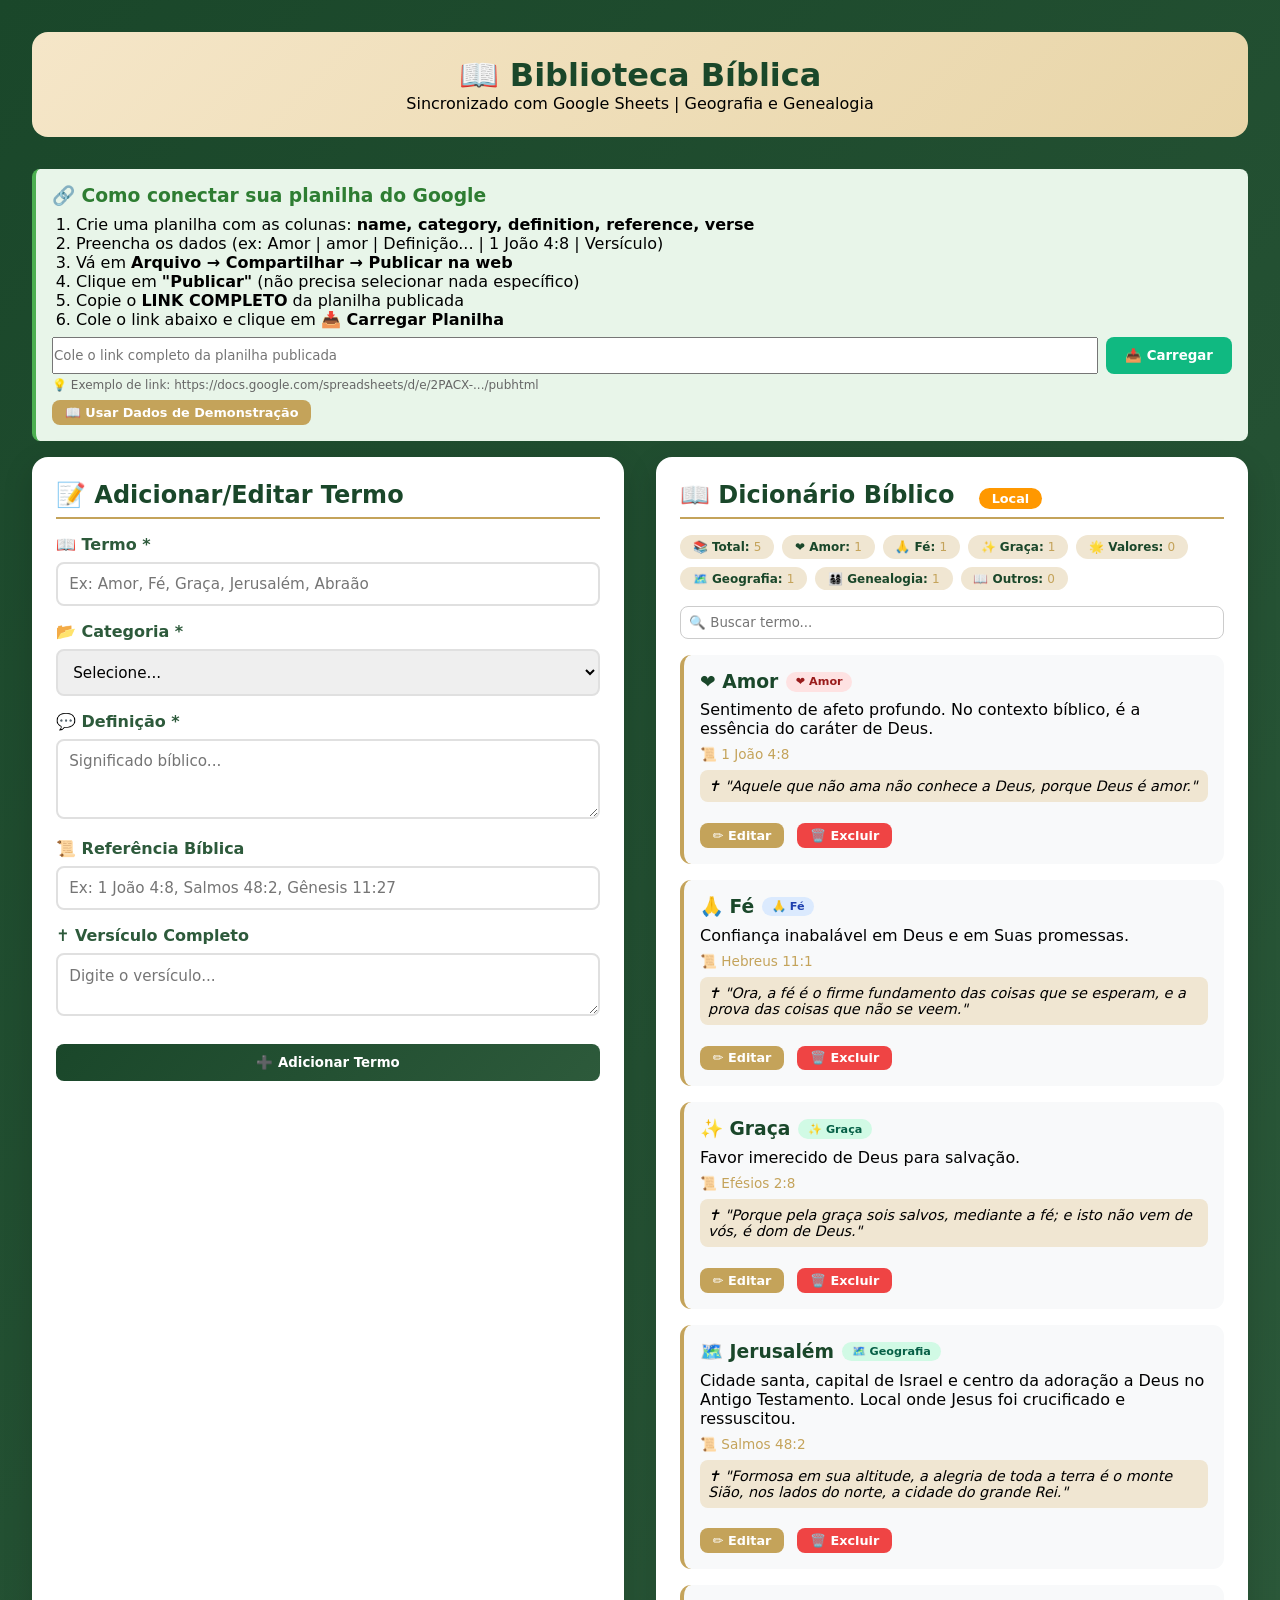
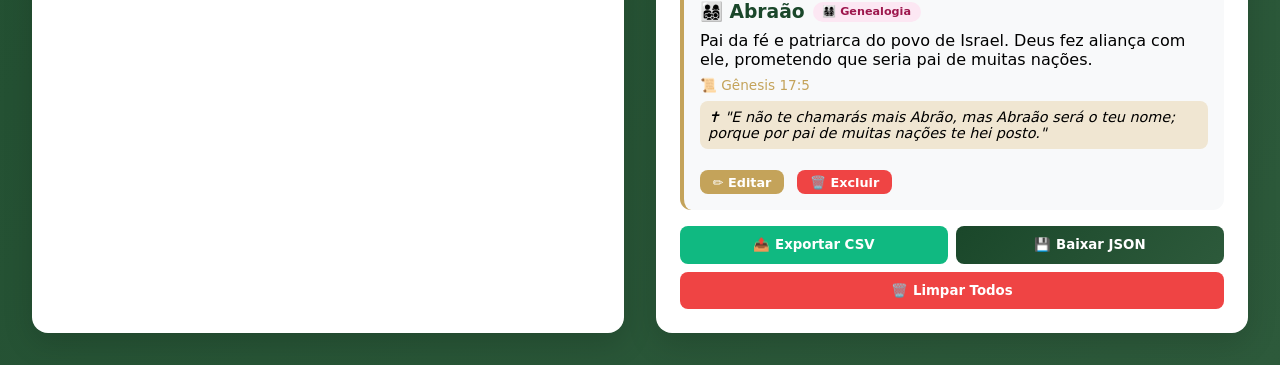
==== admin-dic.html @ 5158a536 "criado o admin-dic" ====
<!DOCTYPE html>
<html lang="pt-BR">
<head>
    <meta charset="UTF-8">
    <meta name="viewport" content="width=device-width, initial-scale=1.0">
    <title>Biblioteca Bíblica - Google Sheets Integration</title>
    <style>
        * {
            margin: 0;
            padding: 0;
            box-sizing: border-box;
            font-family: system-ui, 'Segoe UI', 'Georgia', serif;
        }

        body {
            background: linear-gradient(135deg, #1a472a 0%, #2d5a3b 100%);
            min-height: 100vh;
            padding: 2rem;
        }

        .container {
            max-width: 1400px;
            margin: 0 auto;
        }

        .admin-header {
            background: linear-gradient(135deg, #f5e6c8 0%, #e8d5a8 100%);
            border-radius: 1rem;
            padding: 1.5rem;
            margin-bottom: 2rem;
            text-align: center;
        }

        .admin-header h1 {
            color: #1a472a;
            font-size: 2rem;
        }

        .sheet-info {
            background: #e8f5e9;
            border-radius: 0.5rem;
            padding: 1rem;
            margin-bottom: 1rem;
            border-left: 4px solid #4caf50;
        }

        .sheet-info h3 {
            color: #2e7d32;
            margin-bottom: 0.5rem;
        }

        .sheet-info code {
            background: #fff;
            padding: 0.2rem 0.5rem;
            border-radius: 0.3rem;
            font-size: 0.8rem;
            word-break: break-all;
        }

        .status-badge {
            display: inline-block;
            padding: 0.2rem 0.8rem;
            border-radius: 1rem;
            font-size: 0.8rem;
            font-weight: 600;
            margin-left: 1rem;
        }

        .status-success {
            background: #4caf50;
            color: white;
        }

        .status-warning {
            background: #ff9800;
            color: white;
        }

        .status-error {
            background: #f44336;
            color: white;
        }

        .two-columns {
            display: grid;
            grid-template-columns: 1fr 1fr;
            gap: 2rem;
        }

        @media (max-width: 768px) {
            .two-columns {
                grid-template-columns: 1fr;
            }
            body {
                padding: 1rem;
            }
        }

        .form-card, .terms-list {
            background: white;
            border-radius: 1rem;
            padding: 1.5rem;
            box-shadow: 0 10px 30px rgba(0,0,0,0.15);
        }

        .form-card h2, .terms-list h2 {
            color: #1a472a;
            margin-bottom: 1rem;
            border-bottom: 2px solid #c4a35a;
            padding-bottom: 0.5rem;
        }

        .form-group {
            margin-bottom: 1rem;
        }

        .form-group label {
            display: block;
            font-weight: 600;
            margin-bottom: 0.5rem;
            color: #2d5a3b;
        }

        .form-group input, .form-group select, .form-group textarea {
            width: 100%;
            padding: 0.7rem;
            border: 2px solid #e0e0e0;
            border-radius: 0.5rem;
            font-size: 0.95rem;
        }

        .form-group input:focus, .form-group select:focus, .form-group textarea:focus {
            outline: none;
            border-color: #c4a35a;
        }

        .btn {
            padding: 0.7rem 1.2rem;
            border: none;
            border-radius: 0.5rem;
            font-weight: 600;
            cursor: pointer;
            transition: all 0.3s;
            margin-top: 0.5rem;
        }

        .btn-primary {
            background: linear-gradient(135deg, #1a472a 0%, #2d5a3b 100%);
            color: white;
            width: 100%;
        }

        .btn-secondary {
            background: #c4a35a;
            color: white;
        }

        .btn-danger {
            background: #ef4444;
            color: white;
        }

        .btn-success {
            background: #10b981;
            color: white;
        }

        .btn-info {
            background: #3b82f6;
            color: white;
        }

        .btn:hover {
            transform: translateY(-2px);
            box-shadow: 0 5px 15px rgba(0,0,0,0.2);
        }

        .term-item {
            background: #f8f9fa;
            border-radius: 0.7rem;
            padding: 1rem;
            margin-bottom: 1rem;
            border-left: 4px solid #c4a35a;
            transition: all 0.3s;
        }

        .term-item:hover {
            transform: translateX(5px);
            box-shadow: 0 3px 10px rgba(0,0,0,0.1);
        }

        .term-item h3 {
            color: #1a472a;
            margin-bottom: 0.5rem;
            display: flex;
            align-items: center;
            flex-wrap: wrap;
            gap: 0.5rem;
        }

        .term-category {
            display: inline-block;
            padding: 0.2rem 0.6rem;
            border-radius: 1rem;
            font-size: 0.7rem;
            font-weight: 600;
        }

        .category-amor { background: #fee2e2; color: #991b1b; }
        .category-fe { background: #dbeafe; color: #1e40af; }
        .category-graca { background: #d1fae5; color: #065f46; }
        .category-valores { background: #fef3c7; color: #92400e; }
        .category-geografia { background: #d1fae5; color: #065f46; }
        .category-genealogia { background: #fce7f3; color: #9d174d; }
        .category-outros { background: #e0e7ff; color: #3730a3; }

        .term-reference {
            color: #c4a35a;
            font-size: 0.85rem;
            margin-top: 0.5rem;
        }

        .term-verse {
            margin-top: 0.5rem;
            padding: 0.5rem;
            background: #f0e6d2;
            border-radius: 0.5rem;
            font-style: italic;
            font-size: 0.9rem;
        }

        .loading {
            text-align: center;
            padding: 2rem;
            color: #666;
        }

        .alert {
            padding: 0.8rem;
            border-radius: 0.5rem;
            margin-bottom: 1rem;
            font-size: 0.9rem;
        }

        .alert-success {
            background: #d1fae5;
            color: #065f46;
        }

        .alert-error {
            background: #fee2e2;
            color: #991b1b;
        }

        .alert-info {
            background: #dbeafe;
            color: #1e40af;
        }

        .button-group {
            display: flex;
            gap: 0.5rem;
            margin-top: 1rem;
        }

        .button-group .btn {
            flex: 1;
            margin-top: 0;
        }

        .inline-input {
            display: flex;
            gap: 0.5rem;
            margin-top: 0.5rem;
        }

        .inline-input input {
            flex: 1;
        }

        .helper-text {
            font-size: 0.75rem;
            color: #666;
            margin-top: 0.25rem;
        }

        .category-stats {
            display: flex;
            flex-wrap: wrap;
            gap: 0.5rem;
            margin-bottom: 1rem;
        }

        .stat-chip {
            background: #f0e6d2;
            padding: 0.3rem 0.8rem;
            border-radius: 1rem;
            font-size: 0.75rem;
            font-weight: 600;
            color: #1a472a;
        }

        .stat-chip span {
            font-weight: normal;
            color: #c4a35a;
        }
    </style>
</head>
<body>
    <div class="container">
        <div class="admin-header">
            <h1>📖 Biblioteca Bíblica</h1>
            <p>Sincronizado com Google Sheets | Geografia e Genealogia</p>
        </div>

        <div class="sheet-info">
            <h3>🔗 Como conectar sua planilha do Google</h3>
            <ol style="margin-left: 1.5rem; margin-bottom: 0.5rem;">
                <li>Crie uma planilha com as colunas: <strong>name, category, definition, reference, verse</strong></li>
                <li>Preencha os dados (ex: Amor | amor | Definição... | 1 João 4:8 | Versículo)</li>
                <li>Vá em <strong>Arquivo → Compartilhar → Publicar na web</strong></li>
                <li>Clique em <strong>"Publicar"</strong> (não precisa selecionar nada específico)</li>
                <li>Copie o <strong>LINK COMPLETO</strong> da planilha publicada</li>
                <li>Cole o link abaixo e clique em <strong>📥 Carregar Planilha</strong></li>
            </ol>
            <div class="inline-input">
                <input type="text" id="sheetUrl" placeholder="Cole o link completo da planilha publicada" style="flex: 1;">
                <button id="loadSheetBtn" class="btn btn-success" style="margin: 0;">📥 Carregar</button>
            </div>
            <div class="helper-text">
                💡 Exemplo de link: https://docs.google.com/spreadsheets/d/e/2PACX-.../pubhtml
            </div>
            <div style="margin-top: 0.5rem;">
                <button id="useDemoBtn" class="btn btn-secondary" style="margin: 0; padding: 0.3rem 0.8rem; font-size: 0.8rem;">📖 Usar Dados de Demonstração</button>
            </div>
        </div>

        <div class="two-columns">
            <div class="form-card">
                <h2>📝 Adicionar/Editar Termo</h2>
                <div id="alertMessage"></div>
                
                <form id="termForm">
                    <input type="hidden" id="editId" value="">
                    
                    <div class="form-group">
                        <label>📖 Termo *</label>
                        <input type="text" id="termName" required placeholder="Ex: Amor, Fé, Graça, Jerusalém, Abraão">
                    </div>

                    <div class="form-group">
                        <label>📂 Categoria *</label>
                        <select id="termCategory" required>
                            <option value="">Selecione...</option>
                            <option value="amor">❤️ Amor</option>
                            <option value="fe">🙏 Fé</option>
                            <option value="graca">✨ Graça</option>
                            <option value="valores">🌟 Valores Cristãos</option>
                            <option value="geografia">🗺️ Geografia Bíblica</option>
                            <option value="genealogia">👨‍👩‍👧‍👦 Genealogia</option>
                            <option value="outros">📖 Outros</option>
                        </select>
                    </div>

                    <div class="form-group">
                        <label>💬 Definição *</label>
                        <textarea id="termDefinition" rows="3" required placeholder="Significado bíblico..."></textarea>
                    </div>

                    <div class="form-group">
                        <label>📜 Referência Bíblica</label>
                        <input type="text" id="termReference" placeholder="Ex: 1 João 4:8, Salmos 48:2, Gênesis 11:27">
                    </div>

                    <div class="form-group">
                        <label>✝️ Versículo Completo</label>
                        <textarea id="termVerse" rows="2" placeholder="Digite o versículo..."></textarea>
                    </div>

                    <button type="submit" class="btn btn-primary" id="submitBtn">➕ Adicionar Termo</button>
                    <button type="button" class="btn btn-secondary" id="cancelEditBtn" style="display: none; margin-top: 0.5rem;">❌ Cancelar</button>
                </form>
            </div>

            <div class="terms-list">
                <h2>
                    📖 Dicionário Bíblico
                    <span id="syncStatus" class="status-badge status-warning">Local</span>
                </h2>
                
                <div class="category-stats" id="categoryStats"></div>
                
                <input type="text" id="searchInput" placeholder="🔍 Buscar termo..." style="width: 100%; padding: 0.5rem; margin-bottom: 1rem; border-radius: 0.5rem; border: 1px solid #ccc;">
                <div id="termsContainer">
                    <div class="loading">📚 Carregando termos...</div>
                </div>
                
                <div class="button-group">
                    <button id="exportCsvBtn" class="btn btn-success">📤 Exportar CSV</button>
                    <button id="downloadJsonBtn" class="btn btn-primary">💾 Baixar JSON</button>
                </div>
                <button id="clearAllBtn" class="btn btn-danger" style="width: 100%; margin-top: 0.5rem;">🗑️ Limpar Todos</button>
            </div>
        </div>
    </div>

    <script>
        let terms = [
            {
                id: 1,
                name: "Amor",
                category: "amor",
                definition: "Sentimento de afeto profundo. No contexto bíblico, é a essência do caráter de Deus.",
                reference: "1 João 4:8",
                verse: "Aquele que não ama não conhece a Deus, porque Deus é amor."
            },
            {
                id: 2,
                name: "Fé",
                category: "fe",
                definition: "Confiança inabalável em Deus e em Suas promessas.",
                reference: "Hebreus 11:1",
                verse: "Ora, a fé é o firme fundamento das coisas que se esperam, e a prova das coisas que não se veem."
            },
            {
                id: 3,
                name: "Graça",
                category: "graca",
                definition: "Favor imerecido de Deus para salvação.",
                reference: "Efésios 2:8",
                verse: "Porque pela graça sois salvos, mediante a fé; e isto não vem de vós, é dom de Deus."
            },
            {
                id: 4,
                name: "Jerusalém",
                category: "geografia",
                definition: "Cidade santa, capital de Israel e centro da adoração a Deus no Antigo Testamento. Local onde Jesus foi crucificado e ressuscitou.",
                reference: "Salmos 48:2",
                verse: "Formosa em sua altitude, a alegria de toda a terra é o monte Sião, nos lados do norte, a cidade do grande Rei."
            },
            {
                id: 5,
                name: "Abraão",
                category: "genealogia",
                definition: "Pai da fé e patriarca do povo de Israel. Deus fez aliança com ele, prometendo que seria pai de muitas nações.",
                reference: "Gênesis 17:5",
                verse: "E não te chamarás mais Abrão, mas Abraão será o teu nome; porque por pai de muitas nações te hei posto."
            }
        ];

        let nextId = 6;

        // Carregar dados do localStorage
        function loadLocalData() {
            const saved = localStorage.getItem('bible_terms');
            if (saved) {
                try {
                    const parsed = JSON.parse(saved);
                    if (parsed && parsed.length > 0) {
                        terms = parsed;
                        nextId = Math.max(...terms.map(t => t.id), 0) + 1;
                    }
                } catch(e) {}
            }
            renderTerms();
            updateStats();
            updateLocalStorage();
        }

        function updateLocalStorage() {
            localStorage.setItem('bible_terms', JSON.stringify(terms));
        }

        // Extrair ID do link do Google Sheets
        function extractSheetId(url) {
            const match = url.match(/\/d\/e\/([a-zA-Z0-9_-]+)/);
            if (match) return match[1];
            const match2 = url.match(/\/d\/([a-zA-Z0-9_-]+)/);
            if (match2) return match2[1];
            return null;
        }

        // Carregar do Google Sheets
        async function loadFromGoogleSheets(url) {
            if (!url) {
                showAlert('❌ Por favor, cole o link da planilha publicada!', 'error');
                return false;
            }

            const sheetId = extractSheetId(url);
            if (!sheetId) {
                showAlert('❌ Não foi possível extrair o ID da planilha. Verifique o link.', 'error');
                return false;
            }

            showAlert('🔄 Carregando dados da planilha...', 'info');
            
            const jsonUrl = `https://docs.google.com/spreadsheets/d/e/${sheetId}/pub?output=csv`;
            
            try {
                const response = await fetch(jsonUrl);
                const csvText = await response.text();
                
                if (!csvText || csvText.trim() === '') {
                    showAlert('⚠️ A planilha está vazia. Publicou corretamente?', 'error');
                    return false;
                }
                
                const lines = csvText.split('\n');
                if (lines.length < 2) {
                    showAlert('⚠️ Planilha sem dados. Adicione pelo menos o cabeçalho e uma linha de dados.', 'error');
                    return false;
                }
                
                const headers = parseCSVLine(lines[0]);
                const requiredCols = ['name', 'definition'];
                const missingCols = requiredCols.filter(col => !headers.includes(col));
                if (missingCols.length > 0) {
                    showAlert(`⚠️ Colunas faltando: ${missingCols.join(', ')}. Sua planilha deve ter: name, category, definition, reference, verse`, 'error');
                    return false;
                }
                
                const newTerms = [];
                let maxId = 0;
                
                for (let i = 1; i < lines.length; i++) {
                    if (!lines[i].trim()) continue;
                    
                    const values = parseCSVLine(lines[i]);
                    const term = {};
                    
                    headers.forEach((header, index) => {
                        let value = values[index] || '';
                        value = value.replace(/^["']|["']$/g, '');
                        term[header] = value;
                    });
                    
                    if (term.name && term.definition) {
                        let category = term.category || 'outros';
                        // Validar categoria
                        const validCategories = ['amor', 'fe', 'graca', 'valores', 'geografia', 'genealogia', 'outros'];
                        if (!validCategories.includes(category)) {
                            category = 'outros';
                        }
                        
                        const newTerm = {
                            id: i,
                            name: term.name.trim(),
                            category: category,
                            definition: term.definition.trim(),
                            reference: term.reference || '',
                            verse: term.verse || ''
                        };
                        newTerms.push(newTerm);
                        if (newTerm.id > maxId) maxId = newTerm.id;
                    }
                }
                
                if (newTerms.length > 0) {
                    terms = newTerms;
                    nextId = maxId + 1;
                    updateLocalStorage();
                    renderTerms();
                    updateStats();
                    showAlert(`✅ Carregados ${terms.length} termos do Google Sheets!`, 'success');
                    document.getElementById('syncStatus').textContent = 'Google Sheets ✓';
                    document.getElementById('syncStatus').className = 'status-badge status-success';
                    localStorage.setItem('bible_sheet_url', url);
                    return true;
                } else {
                    showAlert('⚠️ Nenhum termo encontrado. Verifique se as colunas estão corretas: name, definition', 'error');
                    return false;
                }
            } catch (error) {
                console.error('Erro:', error);
                showAlert('❌ Erro ao carregar. Verifique se a planilha está publicada como "Página da web".', 'error');
                return false;
            }
        }

        function parseCSVLine(line) {
            const result = [];
            let current = '';
            let inQuotes = false;
            
            for (let i = 0; i < line.length; i++) {
                const char = line[i];
                if (char === '"') {
                    inQuotes = !inQuotes;
                } else if (char === ',' && !inQuotes) {
                    result.push(current.trim());
                    current = '';
                } else {
                    current += char;
                }
            }
            result.push(current.trim());
            return result;
        }

        function exportToCSV() {
            const headers = ['name', 'category', 'definition', 'reference', 'verse'];
            const csvRows = [headers.join(',')];
            
            terms.forEach(term => {
                const row = headers.map(header => {
                    let value = term[header] || '';
                    if (value.includes(',') || value.includes('"') || value.includes('\n')) {
                        value = `"${value.replace(/"/g, '""')}"`;
                    }
                    return value;
                });
                csvRows.push(row.join(','));
            });
            
            const csvString = csvRows.join('\n');
            const blob = new Blob(["\uFEFF" + csvString], { type: 'text/csv;charset=utf-8;' });
            const link = document.createElement('a');
            const url = URL.createObjectURL(blob);
            link.href = url;
            link.setAttribute('download', `biblioteca_${new Date().toISOString().split('T')[0]}.csv`);
            document.body.appendChild(link);
            link.click();
            document.body.removeChild(link);
            URL.revokeObjectURL(url);
            
            showAlert('✅ CSV exportado! Agora importe no Google Sheets (Arquivo → Importar)', 'success');
        }

        function addTerm(term) {
            if (!term.name || !term.category || !term.definition) {
                showAlert('❌ Termo, Categoria e Definição são obrigatórios!', 'error');
                return false;
            }
            
            const newTerm = {
                id: nextId++,
                name: term.name.trim(),
                category: term.category,
                definition: term.definition.trim(),
                reference: term.reference || '',
                verse: term.verse || ''
            };
            
            terms.push(newTerm);
            updateLocalStorage();
            renderTerms();
            updateStats();
            showAlert('✅ Termo adicionado com sucesso!', 'success');
            document.getElementById('syncStatus').textContent = 'Local';
            document.getElementById('syncStatus').className = 'status-badge status-warning';
            return true;
        }

        function updateTerm(id, updatedTerm) {
            const index = terms.findIndex(t => t.id === parseInt(id));
            if (index !== -1) {
                terms[index] = { ...updatedTerm, id: parseInt(id) };
                updateLocalStorage();
                renderTerms();
                updateStats();
                showAlert('✏️ Termo atualizado!', 'success');
                document.getElementById('syncStatus').textContent = 'Local';
                document.getElementById('syncStatus').className = 'status-badge status-warning';
                return true;
            }
            return false;
        }

        function deleteTerm(id) {
            const term = terms.find(t => t.id === id);
            if (confirm(`Excluir "${term?.name}"?`)) {
                terms = terms.filter(t => t.id !== id);
                updateLocalStorage();
                renderTerms();
                updateStats();
                showAlert('🗑️ Termo removido!', 'success');
                document.getElementById('syncStatus').textContent = 'Local';
                document.getElementById('syncStatus').className = 'status-badge status-warning';
            }
        }

        function editTerm(id) {
            const term = terms.find(t => t.id === id);
            if (term) {
                document.getElementById('editId').value = term.id;
                document.getElementById('termName').value = term.name;
                document.getElementById('termCategory').value = term.category;
                document.getElementById('termDefinition').value = term.definition;
                document.getElementById('termReference').value = term.reference || '';
                document.getElementById('termVerse').value = term.verse || '';
                document.getElementById('submitBtn').innerHTML = '💾 Salvar Alterações';
                document.getElementById('cancelEditBtn').style.display = 'block';
                document.querySelector('.form-card').scrollIntoView({ behavior: 'smooth' });
            }
        }

        function cancelEdit() {
            document.getElementById('termForm').reset();
            document.getElementById('editId').value = '';
            document.getElementById('submitBtn').innerHTML = '➕ Adicionar Termo';
            document.getElementById('cancelEditBtn').style.display = 'none';
        }

        function clearAllTerms() {
            if (confirm('⚠️ REMOVER TODOS OS TERMOS? Esta ação não pode ser desfeita!')) {
                terms = [];
                nextId = 1;
                updateLocalStorage();
                renderTerms();
                updateStats();
                cancelEdit();
                showAlert('🗑️ Todos os termos foram removidos!', 'success');
            }
        }

        function downloadJSON() {
            const data = {
                biblioteca: {
                    titulo: "Dicionário Bíblico",
                    dataExportacao: new Date().toLocaleString('pt-BR'),
                    totalTermos: terms.length,
                    termos: terms
                }
            };
            const json = JSON.stringify(data, null, 2);
            const blob = new Blob([json], { type: 'application/json' });
            const url = URL.createObjectURL(blob);
            const a = document.createElement('a');
            a.href = url;
            a.download = `biblioteca_${new Date().toISOString().split('T')[0]}.json`;
            a.click();
            URL.revokeObjectURL(url);
            showAlert('✅ JSON baixado com sucesso!', 'success');
        }

        function getCategoryClass(cat) {
            const classes = {
                amor: "category-amor",
                fe: "category-fe",
                graca: "category-graca",
                valores: "category-valores",
                geografia: "category-geografia",
                genealogia: "category-genealogia"
            };
            return classes[cat] || "category-outros";
        }

        function getCategoryLabel(cat) {
            const labels = {
                amor: "❤️ Amor",
                fe: "🙏 Fé", 
                graca: "✨ Graça",
                valores: "🌟 Valores",
                geografia: "🗺️ Geografia",
                genealogia: "👨‍👩‍👧‍👦 Genealogia",
                outros: "📖 Outros"
            };
            return labels[cat] || cat;
        }

        function getCategoryIcon(cat) {
            const icons = {
                amor: "❤️",
                fe: "🙏",
                graca: "✨",
                valores: "🌟",
                geografia: "🗺️",
                genealogia: "👨‍👩‍👧‍👦",
                outros: "📖"
            };
            return icons[cat] || "📖";
        }

        function updateStats() {
            const stats = {
                amor: 0,
                fe: 0,
                graca: 0,
                valores: 0,
                geografia: 0,
                genealogia: 0,
                outros: 0
            };
            
            terms.forEach(term => {
                if (stats[term.category] !== undefined) {
                    stats[term.category]++;
                } else {
                    stats.outros++;
                }
            });
            
            const statsContainer = document.getElementById('categoryStats');
            statsContainer.innerHTML = `
                <div class="stat-chip">📚 Total: <span>${terms.length}</span></div>
                <div class="stat-chip">❤️ Amor: <span>${stats.amor}</span></div>
                <div class="stat-chip">🙏 Fé: <span>${stats.fe}</span></div>
                <div class="stat-chip">✨ Graça: <span>${stats.graca}</span></div>
                <div class="stat-chip">🌟 Valores: <span>${stats.valores}</span></div>
                <div class="stat-chip">🗺️ Geografia: <span>${stats.geografia}</span></div>
                <div class="stat-chip">👨‍👩‍👧‍👦 Genealogia: <span>${stats.genealogia}</span></div>
                <div class="stat-chip">📖 Outros: <span>${stats.outros}</span></div>
            `;
        }

        function renderTerms() {
            const container = document.getElementById('termsContainer');
            const searchTerm = document.getElementById('searchInput')?.value.toLowerCase() || '';
            
            let filtered = terms;
            if (searchTerm) {
                filtered = terms.filter(t => 
                    t.name.toLowerCase().includes(searchTerm) || 
                    t.definition.toLowerCase().includes(searchTerm) ||
                    (t.reference && t.reference.toLowerCase().includes(searchTerm))
                );
            }
            
            if (filtered.length === 0) {
                container.innerHTML = '<div class="loading">📖 Nenhum termo encontrado</div>';
                return;
            }
            
            container.innerHTML = filtered.map(term => `
                <div class="term-item">
                    <h3>
                        ${getCategoryIcon(term.category)} ${escapeHtml(term.name)}
                        <span class="term-category ${getCategoryClass(term.category)}">${getCategoryLabel(term.category)}</span>
                    </h3>
                    <p>${escapeHtml(term.definition)}</p>
                    ${term.reference ? `<div class="term-reference">📜 ${escapeHtml(term.reference)}</div>` : ''}
                    ${term.verse ? `<div class="term-verse">✝️ "${escapeHtml(term.verse)}"</div>` : ''}
                    <div style="margin-top: 0.8rem;">
                        <button onclick="editTerm(${term.id})" class="btn btn-secondary" style="padding: 0.3rem 0.8rem; font-size: 0.8rem; margin-right: 0.5rem;">✏️ Editar</button>
                        <button onclick="deleteTerm(${term.id})" class="btn btn-danger" style="padding: 0.3rem 0.8rem; font-size: 0.8rem;">🗑️ Excluir</button>
                    </div>
                </div>
            `).join('');
        }

        function escapeHtml(text) {
            if (!text) return '';
            const div = document.createElement('div');
            div.textContent = text;
            return div.innerHTML;
        }

        function showAlert(message, type) {
            const alertDiv = document.getElementById('alertMessage');
            alertDiv.innerHTML = `<div class="alert alert-${type}">${message}</div>`;
            setTimeout(() => alertDiv.innerHTML = '', 4000);
        }

        // Event Listeners
        document.getElementById('termForm').addEventListener('submit', (e) => {
            e.preventDefault();
            const editId = document.getElementById('editId').value;
            const termData = {
                name: document.getElementById('termName').value,
                category: document.getElementById('termCategory').value,
                definition: document.getElementById('termDefinition').value,
                reference: document.getElementById('termReference').value,
                verse: document.getElementById('termVerse').value
            };
            
            if (editId) {
                updateTerm(editId, termData);
                cancelEdit();
            } else {
                addTerm(termData);
                document.getElementById('termForm').reset();
            }
        });

        document.getElementById('cancelEditBtn').addEventListener('click', cancelEdit);
        document.getElementById('clearAllBtn').addEventListener('click', clearAllTerms);
        document.getElementById('downloadJsonBtn').addEventListener('click', downloadJSON);
        document.getElementById('exportCsvBtn').addEventListener('click', exportToCSV);
        document.getElementById('searchInput').addEventListener('input', renderTerms);
        
        document.getElementById('loadSheetBtn').addEventListener('click', () => {
            const url = document.getElementById('sheetUrl').value.trim();
            if (url) {
                loadFromGoogleSheets(url);
            } else {
                showAlert('❌ Cole o link da planilha publicada!', 'error');
            }
        });
        
        document.getElementById('useDemoBtn').addEventListener('click', () => {
            terms = [
                { id: 1, name: "Amor", category: "amor", definition: "Sentimento de afeto profundo. No contexto bíblico, é a essência do caráter de Deus.", reference: "1 João 4:8", verse: "Aquele que não ama não conhece a Deus, porque Deus é amor." },
                { id: 2, name: "Fé", category: "fe", definition: "Confiança inabalável em Deus e em Suas promessas.", reference: "Hebreus 11:1", verse: "Ora, a fé é o firme fundamento das coisas que se esperam, e a prova das coisas que não se veem." },
                { id: 3, name: "Graça", category: "graca", definition: "Favor imerecido de Deus para salvação.", reference: "Efésios 2:8", verse: "Porque pela graça sois salvos, mediante a fé; e isto não vem de vós, é dom de Deus." },
                { id: 4, name: "Jerusalém", category: "geografia", definition: "Cidade santa, capital de Israel e centro da adoração a Deus no Antigo Testamento.", reference: "Salmos 48:2", verse: "Formosa em sua altitude, a alegria de toda a terra é o monte Sião." },
                { id: 5, name: "Abraão", category: "genealogia", definition: "Pai da fé e patriarca do povo de Israel.", reference: "Gênesis 17:5", verse: "Por pai de muitas nações te hei posto." }
            ];
            nextId = 6;
            updateLocalStorage();
            renderTerms();
            updateStats();
            showAlert('✅ Dados de demonstração carregados com as novas categorias!', 'success');
            document.getElementById('syncStatus').textContent = 'Demo';
            document.getElementById('syncStatus').className = 'status-badge status-warning';
        });
        
        const savedUrl = localStorage.getItem('bible_sheet_url');
        if (savedUrl) {
            document.getElementById('sheetUrl').value = savedUrl;
        }
        
        loadLocalData();
    </script>
</body>
</html>
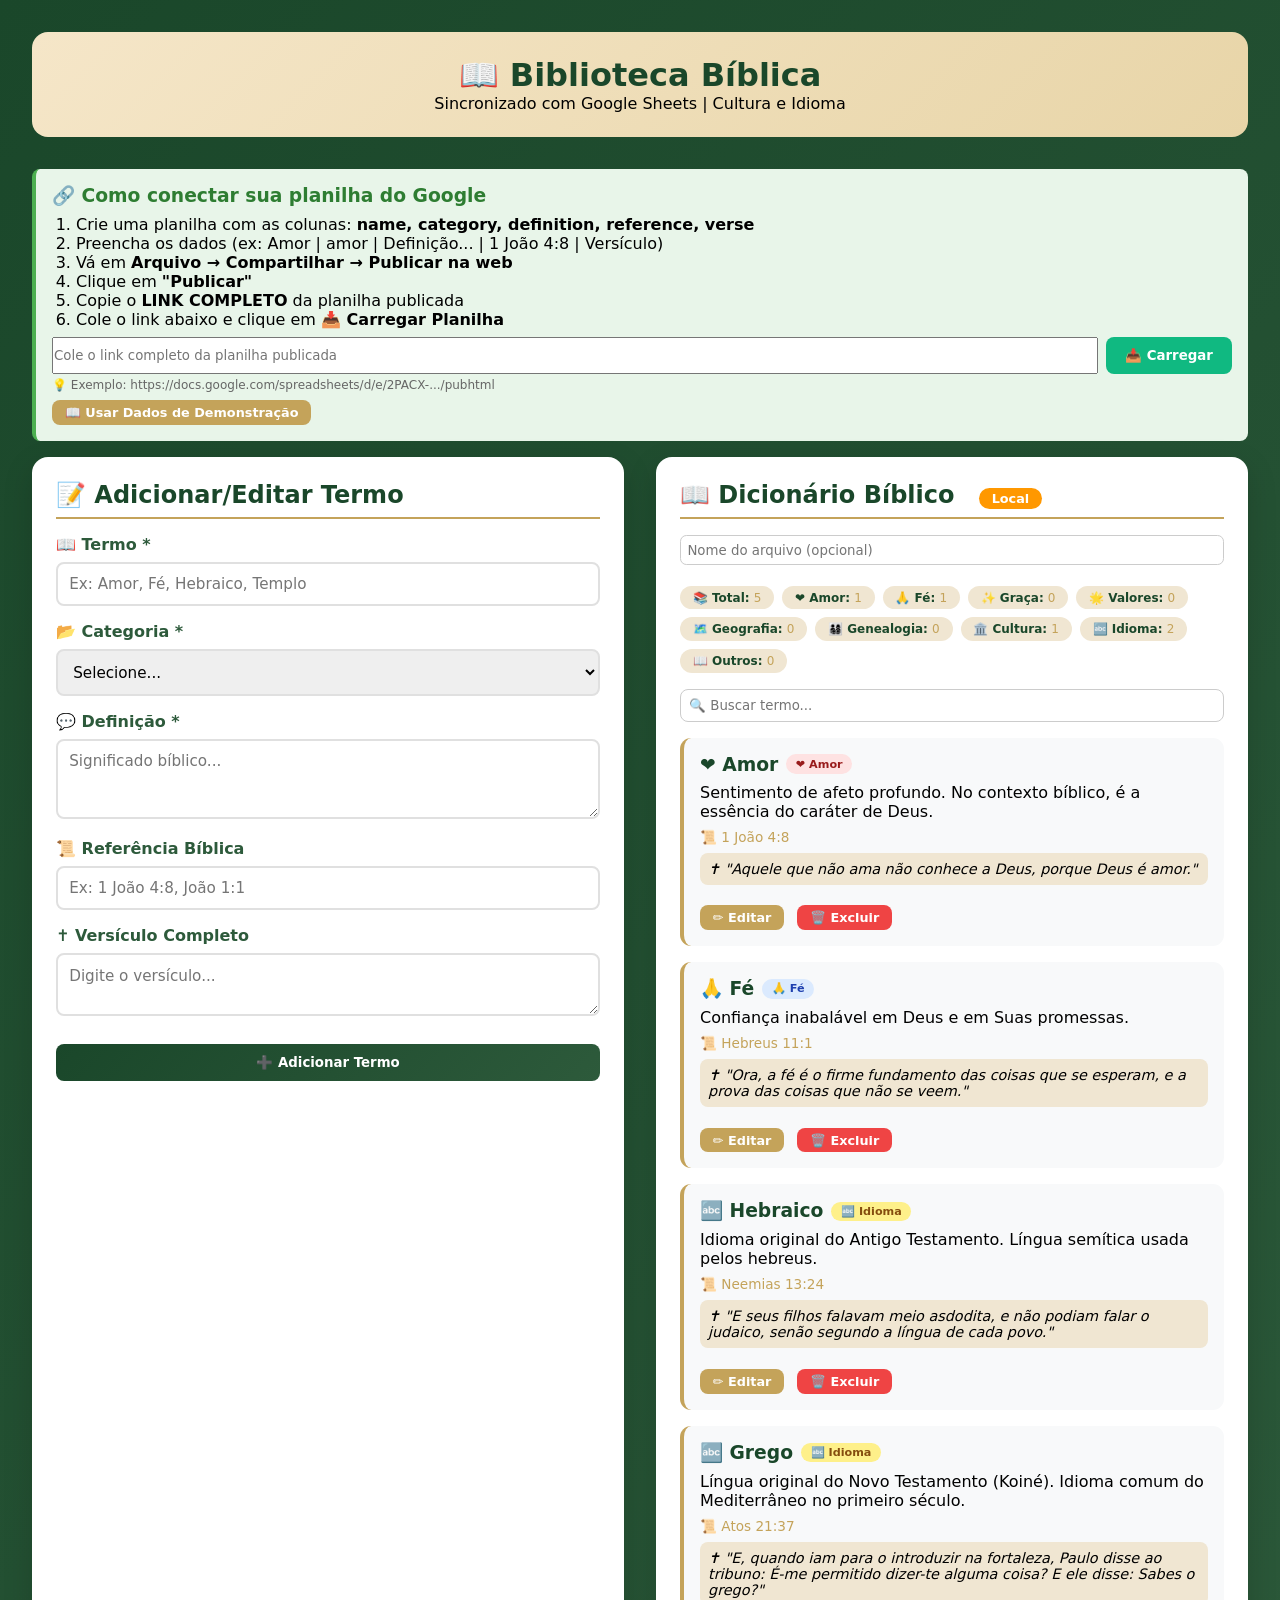
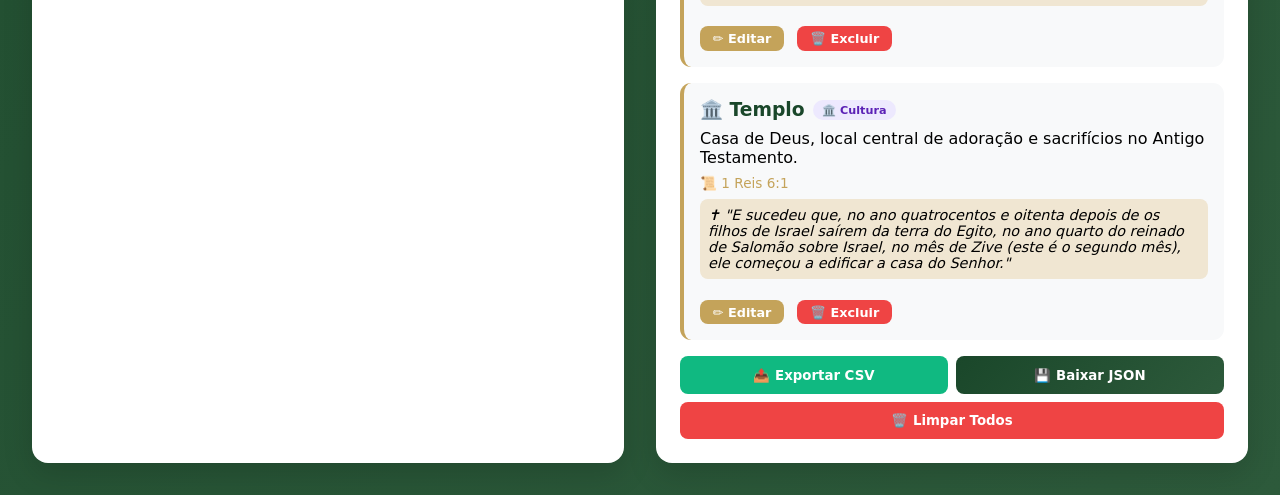
==== commit ed8964e1: "atualização dicionário" ====
--- a/admin-dic.html
+++ b/admin-dic.html
@@ -49,14 +49,6 @@
             margin-bottom: 0.5rem;
         }
 
-        .sheet-info code {
-            background: #fff;
-            padding: 0.2rem 0.5rem;
-            border-radius: 0.3rem;
-            font-size: 0.8rem;
-            word-break: break-all;
-        }
-
         .status-badge {
             display: inline-block;
             padding: 0.2rem 0.8rem;
@@ -73,11 +65,6 @@
 
         .status-warning {
             background: #ff9800;
-            color: white;
-        }
-
-        .status-error {
-            background: #f44336;
             color: white;
         }
 
@@ -212,6 +199,8 @@
         .category-valores { background: #fef3c7; color: #92400e; }
         .category-geografia { background: #d1fae5; color: #065f46; }
         .category-genealogia { background: #fce7f3; color: #9d174d; }
+        .category-cultura { background: #ede9fe; color: #5b21b6; }
+        .category-idioma { background: #fef08a; color: #854d0e; }
         .category-outros { background: #e0e7ff; color: #3730a3; }
 
         .term-reference {
@@ -304,13 +293,21 @@
             font-weight: normal;
             color: #c4a35a;
         }
+
+        input#downloadFileName {
+            width: 100%;
+            padding: 0.4rem;
+            border-radius: 0.4rem;
+            border: 1px solid #ccc;
+            margin-bottom: 0.5rem;
+        }
     </style>
 </head>
 <body>
     <div class="container">
         <div class="admin-header">
             <h1>📖 Biblioteca Bíblica</h1>
-            <p>Sincronizado com Google Sheets | Geografia e Genealogia</p>
+            <p>Sincronizado com Google Sheets | Cultura e Idioma</p>
         </div>
 
         <div class="sheet-info">
@@ -319,7 +316,7 @@
                 <li>Crie uma planilha com as colunas: <strong>name, category, definition, reference, verse</strong></li>
                 <li>Preencha os dados (ex: Amor | amor | Definição... | 1 João 4:8 | Versículo)</li>
                 <li>Vá em <strong>Arquivo → Compartilhar → Publicar na web</strong></li>
-                <li>Clique em <strong>"Publicar"</strong> (não precisa selecionar nada específico)</li>
+                <li>Clique em <strong>"Publicar"</strong></li>
                 <li>Copie o <strong>LINK COMPLETO</strong> da planilha publicada</li>
                 <li>Cole o link abaixo e clique em <strong>📥 Carregar Planilha</strong></li>
             </ol>
@@ -328,7 +325,7 @@
                 <button id="loadSheetBtn" class="btn btn-success" style="margin: 0;">📥 Carregar</button>
             </div>
             <div class="helper-text">
-                💡 Exemplo de link: https://docs.google.com/spreadsheets/d/e/2PACX-.../pubhtml
+                💡 Exemplo: https://docs.google.com/spreadsheets/d/e/2PACX-.../pubhtml
             </div>
             <div style="margin-top: 0.5rem;">
                 <button id="useDemoBtn" class="btn btn-secondary" style="margin: 0; padding: 0.3rem 0.8rem; font-size: 0.8rem;">📖 Usar Dados de Demonstração</button>
@@ -345,7 +342,7 @@
                     
                     <div class="form-group">
                         <label>📖 Termo *</label>
-                        <input type="text" id="termName" required placeholder="Ex: Amor, Fé, Graça, Jerusalém, Abraão">
+                        <input type="text" id="termName" required placeholder="Ex: Amor, Fé, Hebraico, Templo">
                     </div>
 
                     <div class="form-group">
@@ -358,6 +355,8 @@
                             <option value="valores">🌟 Valores Cristãos</option>
                             <option value="geografia">🗺️ Geografia Bíblica</option>
                             <option value="genealogia">👨‍👩‍👧‍👦 Genealogia</option>
+                            <option value="cultura">🏛️ Cultura Bíblica</option>
+                            <option value="idioma">🔤 Idioma Hebraico/Grego</option>
                             <option value="outros">📖 Outros</option>
                         </select>
                     </div>
@@ -369,7 +368,7 @@
 
                     <div class="form-group">
                         <label>📜 Referência Bíblica</label>
-                        <input type="text" id="termReference" placeholder="Ex: 1 João 4:8, Salmos 48:2, Gênesis 11:27">
+                        <input type="text" id="termReference" placeholder="Ex: 1 João 4:8, João 1:1">
                     </div>
 
                     <div class="form-group">
@@ -387,6 +386,10 @@
                     📖 Dicionário Bíblico
                     <span id="syncStatus" class="status-badge status-warning">Local</span>
                 </h2>
+                
+                <div style="margin-bottom: 0.8rem;">
+                    <input type="text" id="downloadFileName" placeholder="Nome do arquivo (opcional)">
+                </div>
                 
                 <div class="category-stats" id="categoryStats"></div>
                 
@@ -424,33 +427,41 @@
             },
             {
                 id: 3,
-                name: "Graça",
-                category: "graca",
-                definition: "Favor imerecido de Deus para salvação.",
-                reference: "Efésios 2:8",
-                verse: "Porque pela graça sois salvos, mediante a fé; e isto não vem de vós, é dom de Deus."
+                name: "Hebraico",
+                category: "idioma",
+                definition: "Idioma original do Antigo Testamento. Língua semítica usada pelos hebreus.",
+                reference: "Neemias 13:24",
+                verse: "E seus filhos falavam meio asdodita, e não podiam falar o judaico, senão segundo a língua de cada povo."
             },
             {
                 id: 4,
-                name: "Jerusalém",
-                category: "geografia",
-                definition: "Cidade santa, capital de Israel e centro da adoração a Deus no Antigo Testamento. Local onde Jesus foi crucificado e ressuscitou.",
-                reference: "Salmos 48:2",
-                verse: "Formosa em sua altitude, a alegria de toda a terra é o monte Sião, nos lados do norte, a cidade do grande Rei."
+                name: "Grego",
+                category: "idioma",
+                definition: "Língua original do Novo Testamento (Koiné). Idioma comum do Mediterrâneo no primeiro século.",
+                reference: "Atos 21:37",
+                verse: "E, quando iam para o introduzir na fortaleza, Paulo disse ao tribuno: É-me permitido dizer-te alguma coisa? E ele disse: Sabes o grego?"
             },
             {
                 id: 5,
-                name: "Abraão",
-                category: "genealogia",
-                definition: "Pai da fé e patriarca do povo de Israel. Deus fez aliança com ele, prometendo que seria pai de muitas nações.",
-                reference: "Gênesis 17:5",
-                verse: "E não te chamarás mais Abrão, mas Abraão será o teu nome; porque por pai de muitas nações te hei posto."
+                name: "Templo",
+                category: "cultura",
+                definition: "Casa de Deus, local central de adoração e sacrifícios no Antigo Testamento.",
+                reference: "1 Reis 6:1",
+                verse: "E sucedeu que, no ano quatrocentos e oitenta depois de os filhos de Israel saírem da terra do Egito, no ano quarto do reinado de Salomão sobre Israel, no mês de Zive (este é o segundo mês), ele começou a edificar a casa do Senhor."
             }
         ];
 
         let nextId = 6;
 
-        // Carregar dados do localStorage
+        function getFileName(extensao) {
+            let nomeBase = document.getElementById('downloadFileName')?.value.trim();
+            if (!nomeBase) {
+                nomeBase = `biblioteca_${new Date().toISOString().split('T')[0]}`;
+            }
+            nomeBase = nomeBase.replace(/[^a-z0-9áéíóúâêôãõç_-]/gi, '_');
+            return `${nomeBase}.${extensao}`;
+        }
+
         function loadLocalData() {
             const saved = localStorage.getItem('bible_terms');
             if (saved) {
@@ -471,7 +482,6 @@
             localStorage.setItem('bible_terms', JSON.stringify(terms));
         }
 
-        // Extrair ID do link do Google Sheets
         function extractSheetId(url) {
             const match = url.match(/\/d\/e\/([a-zA-Z0-9_-]+)/);
             if (match) return match[1];
@@ -480,7 +490,6 @@
             return null;
         }
 
-        // Carregar do Google Sheets
         async function loadFromGoogleSheets(url) {
             if (!url) {
                 showAlert('❌ Por favor, cole o link da planilha publicada!', 'error');
@@ -489,7 +498,7 @@
 
             const sheetId = extractSheetId(url);
             if (!sheetId) {
-                showAlert('❌ Não foi possível extrair o ID da planilha. Verifique o link.', 'error');
+                showAlert('❌ Não foi possível extrair o ID da planilha.', 'error');
                 return false;
             }
 
@@ -502,13 +511,13 @@
                 const csvText = await response.text();
                 
                 if (!csvText || csvText.trim() === '') {
-                    showAlert('⚠️ A planilha está vazia. Publicou corretamente?', 'error');
+                    showAlert('⚠️ A planilha está vazia.', 'error');
                     return false;
                 }
                 
                 const lines = csvText.split('\n');
                 if (lines.length < 2) {
-                    showAlert('⚠️ Planilha sem dados. Adicione pelo menos o cabeçalho e uma linha de dados.', 'error');
+                    showAlert('⚠️ Planilha sem dados.', 'error');
                     return false;
                 }
                 
@@ -516,12 +525,13 @@
                 const requiredCols = ['name', 'definition'];
                 const missingCols = requiredCols.filter(col => !headers.includes(col));
                 if (missingCols.length > 0) {
-                    showAlert(`⚠️ Colunas faltando: ${missingCols.join(', ')}. Sua planilha deve ter: name, category, definition, reference, verse`, 'error');
+                    showAlert(`⚠️ Colunas faltando: ${missingCols.join(', ')}`, 'error');
                     return false;
                 }
                 
                 const newTerms = [];
                 let maxId = 0;
+                const validCategories = ['amor', 'fe', 'graca', 'valores', 'geografia', 'genealogia', 'cultura', 'idioma', 'outros'];
                 
                 for (let i = 1; i < lines.length; i++) {
                     if (!lines[i].trim()) continue;
@@ -537,8 +547,6 @@
                     
                     if (term.name && term.definition) {
                         let category = term.category || 'outros';
-                        // Validar categoria
-                        const validCategories = ['amor', 'fe', 'graca', 'valores', 'geografia', 'genealogia', 'outros'];
                         if (!validCategories.includes(category)) {
                             category = 'outros';
                         }
@@ -568,12 +576,12 @@
                     localStorage.setItem('bible_sheet_url', url);
                     return true;
                 } else {
-                    showAlert('⚠️ Nenhum termo encontrado. Verifique se as colunas estão corretas: name, definition', 'error');
+                    showAlert('⚠️ Nenhum termo encontrado.', 'error');
                     return false;
                 }
             } catch (error) {
                 console.error('Erro:', error);
-                showAlert('❌ Erro ao carregar. Verifique se a planilha está publicada como "Página da web".', 'error');
+                showAlert('❌ Erro ao carregar. Verifique se a planilha está publicada.', 'error');
                 return false;
             }
         }
@@ -618,13 +626,13 @@
             const link = document.createElement('a');
             const url = URL.createObjectURL(blob);
             link.href = url;
-            link.setAttribute('download', `biblioteca_${new Date().toISOString().split('T')[0]}.csv`);
+            link.setAttribute('download', getFileName('csv'));
             document.body.appendChild(link);
             link.click();
             document.body.removeChild(link);
             URL.revokeObjectURL(url);
             
-            showAlert('✅ CSV exportado! Agora importe no Google Sheets (Arquivo → Importar)', 'success');
+            showAlert(`✅ CSV "${link.download}" exportado!`, 'success');
         }
 
         function addTerm(term) {
@@ -728,10 +736,12 @@
             const url = URL.createObjectURL(blob);
             const a = document.createElement('a');
             a.href = url;
-            a.download = `biblioteca_${new Date().toISOString().split('T')[0]}.json`;
+            a.download = getFileName('json');
+            document.body.appendChild(a);
             a.click();
+            document.body.removeChild(a);
             URL.revokeObjectURL(url);
-            showAlert('✅ JSON baixado com sucesso!', 'success');
+            showAlert(`✅ JSON "${a.download}" baixado!`, 'success');
         }
 
         function getCategoryClass(cat) {
@@ -741,7 +751,9 @@
                 graca: "category-graca",
                 valores: "category-valores",
                 geografia: "category-geografia",
-                genealogia: "category-genealogia"
+                genealogia: "category-genealogia",
+                cultura: "category-cultura",
+                idioma: "category-idioma"
             };
             return classes[cat] || "category-outros";
         }
@@ -754,6 +766,8 @@
                 valores: "🌟 Valores",
                 geografia: "🗺️ Geografia",
                 genealogia: "👨‍👩‍👧‍👦 Genealogia",
+                cultura: "🏛️ Cultura",
+                idioma: "🔤 Idioma",
                 outros: "📖 Outros"
             };
             return labels[cat] || cat;
@@ -767,6 +781,8 @@
                 valores: "🌟",
                 geografia: "🗺️",
                 genealogia: "👨‍👩‍👧‍👦",
+                cultura: "🏛️",
+                idioma: "🔤",
                 outros: "📖"
             };
             return icons[cat] || "📖";
@@ -780,6 +796,8 @@
                 valores: 0,
                 geografia: 0,
                 genealogia: 0,
+                cultura: 0,
+                idioma: 0,
                 outros: 0
             };
             
@@ -800,6 +818,8 @@
                 <div class="stat-chip">🌟 Valores: <span>${stats.valores}</span></div>
                 <div class="stat-chip">🗺️ Geografia: <span>${stats.geografia}</span></div>
                 <div class="stat-chip">👨‍👩‍👧‍👦 Genealogia: <span>${stats.genealogia}</span></div>
+                <div class="stat-chip">🏛️ Cultura: <span>${stats.cultura}</span></div>
+                <div class="stat-chip">🔤 Idioma: <span>${stats.idioma}</span></div>
                 <div class="stat-chip">📖 Outros: <span>${stats.outros}</span></div>
             `;
         }
@@ -890,17 +910,17 @@
         
         document.getElementById('useDemoBtn').addEventListener('click', () => {
             terms = [
-                { id: 1, name: "Amor", category: "amor", definition: "Sentimento de afeto profundo. No contexto bíblico, é a essência do caráter de Deus.", reference: "1 João 4:8", verse: "Aquele que não ama não conhece a Deus, porque Deus é amor." },
-                { id: 2, name: "Fé", category: "fe", definition: "Confiança inabalável em Deus e em Suas promessas.", reference: "Hebreus 11:1", verse: "Ora, a fé é o firme fundamento das coisas que se esperam, e a prova das coisas que não se veem." },
-                { id: 3, name: "Graça", category: "graca", definition: "Favor imerecido de Deus para salvação.", reference: "Efésios 2:8", verse: "Porque pela graça sois salvos, mediante a fé; e isto não vem de vós, é dom de Deus." },
-                { id: 4, name: "Jerusalém", category: "geografia", definition: "Cidade santa, capital de Israel e centro da adoração a Deus no Antigo Testamento.", reference: "Salmos 48:2", verse: "Formosa em sua altitude, a alegria de toda a terra é o monte Sião." },
-                { id: 5, name: "Abraão", category: "genealogia", definition: "Pai da fé e patriarca do povo de Israel.", reference: "Gênesis 17:5", verse: "Por pai de muitas nações te hei posto." }
+                { id: 1, name: "Amor", category: "amor", definition: "Sentimento de afeto profundo...", reference: "1 João 4:8", verse: "Deus é amor." },
+                { id: 2, name: "Fé", category: "fe", definition: "Confiança inabalável em Deus...", reference: "Hebreus 11:1", verse: "Ora, a fé é o firme fundamento..." },
+                { id: 3, name: "Hebraico", category: "idioma", definition: "Idioma original do Antigo Testamento.", reference: "Neemias 13:24", verse: "Não podiam falar o judaico." },
+                { id: 4, name: "Grego", category: "idioma", definition: "Língua original do Novo Testamento.", reference: "Atos 21:37", verse: "Sabes o grego?" },
+                { id: 5, name: "Templo", category: "cultura", definition: "Casa de Deus, local de adoração.", reference: "1 Reis 6:1", verse: "Edificar a casa do Senhor." }
             ];
             nextId = 6;
             updateLocalStorage();
             renderTerms();
             updateStats();
-            showAlert('✅ Dados de demonstração carregados com as novas categorias!', 'success');
+            showAlert('✅ Dados de demonstração carregados!', 'success');
             document.getElementById('syncStatus').textContent = 'Demo';
             document.getElementById('syncStatus').className = 'status-badge status-warning';
         });
